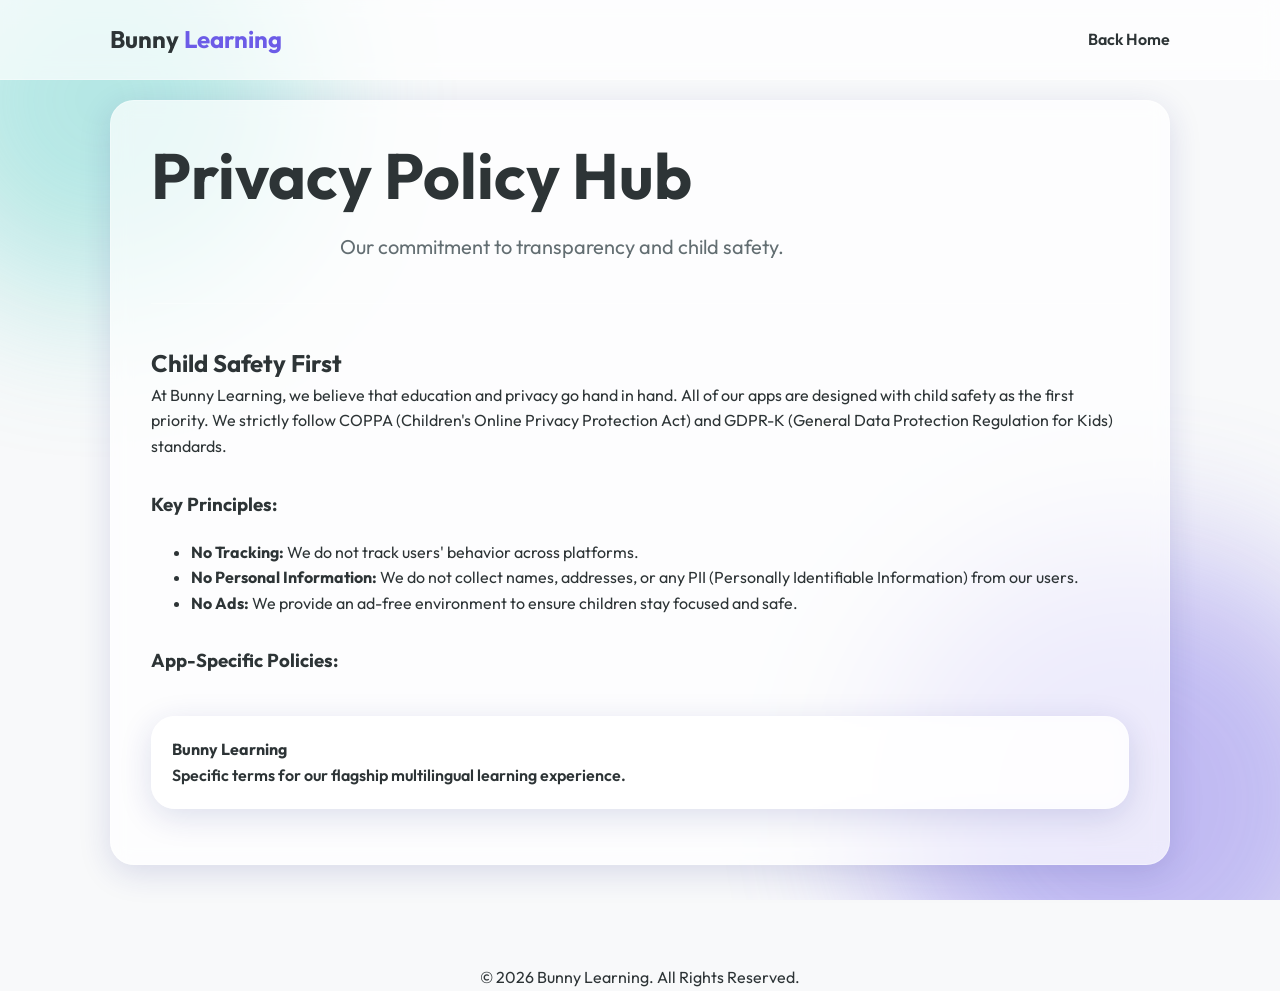
==== privacy/index.html @ 76fa27c9 "full website" ====
<!DOCTYPE html>
<html lang="en">
<head>
    <meta charset="UTF-8">
    <meta name="viewport" content="width=device-width, initial-scale=1.0">
    <title>Privacy Policy Hub | Bunny Learning</title>
    <link rel="preconnect" href="https://fonts.googleapis.com">
    <link rel="preconnect" href="https://fonts.gstatic.com" crossorigin>
    <link href="https://fonts.googleapis.com/css2?family=Outfit:wght@300;400;600;700&display=swap" rel="stylesheet">
    <link rel="stylesheet" href="../css/main.css">
</head>
<body>
    <div class="background-blobs">
        <div class="blob blob-1"></div>
        <div class="blob blob-2"></div>
    </div>

    <header class="glass-nav">
        <div class="container nav-content">
            <div class="logo">
                <a href="../" style="text-decoration:none; color:inherit;">
                    <span class="logo-text">Bunny <span class="accent">Learning</span></span>
                </a>
            </div>
            <nav id="privacy-nav">
                <ul>
                    <li><a href="../">Back Home</a></li>
                </ul>
            </nav>
        </div>
    </header>

    <main class="section">
        <div class="container">
            <div class="glass-card">
                <h1>Privacy Policy Hub</h1>
                <p class="subtitle">Our commitment to transparency and child safety.</p>
                <hr style="margin: 40px 0; border: 0; border-top: 1px solid var(--glass-border);">
                
                <div class="privacy-content">
                    <h2>Child Safety First</h2>
                    <p>At Bunny Learning, we believe that education and privacy go hand in hand. All of our apps are designed with child safety as the first priority. We strictly follow COPPA (Children's Online Privacy Protection Act) and GDPR-K (General Data Protection Regulation for Kids) standards.</p>
                    
                    <h3 style="margin-top:30px;">Key Principles:</h3>
                    <ul style="margin: 20px 0 20px 40px;">
                        <li><strong>No Tracking:</strong> We do not track users' behavior across platforms.</li>
                        <li><strong>No Personal Information:</strong> We do not collect names, addresses, or any PII (Personally Identifiable Information) from our users.</li>
                        <li><strong>No Ads:</strong> We provide an ad-free environment to ensure children stay focused and safe.</li>
                    </ul>

                    <h3 style="margin-top:30px;">App-Specific Policies:</h3>
                    <div class="privacy-list">
                        <a href="bunny-learning.html" class="privacy-item glass-card">
                            <h4>Bunny Learning</h4>
                            <p>Specific terms for our flagship multilingual learning experience.</p>
                        </a>
                    </div>
                </div>
            </div>
        </div>
    </main>

    <footer class="glass-footer">
        <div class="container" style="text-align:center;">
            <p>&copy; 2026 Bunny Learning. All Rights Reserved.</p>
        </div>
    </footer>
</body>
</html>
---- css/main.css ----
:root {
    --primary: #6C5CE7;
    --accent-pink: #FF85A1;
    --accent-teal: #4ECDC4;
    --accent-yellow: #FFE66D;
    --glass-bg: rgba(255, 255, 255, 0.7);
    --glass-border: rgba(255, 255, 255, 0.3);
    --text-dark: #2D3436;
    --text-light: #636E72;
    --white: #FFFFFF;
    --shadow: 0 8px 32px 0 rgba(31, 38, 135, 0.15);
}

* {
    margin: 0;
    padding: 0;
    box-sizing: border-box;
    font-family: 'Outfit', sans-serif;
    scroll-behavior: smooth;
}

body {
    background-color: #F8F9FA;
    color: var(--text-dark);
    line-height: 1.6;
    overflow-x: hidden;
}

.container {
    max-width: 1100px;
    margin: 0 auto;
    padding: 0 20px;
}

/* Background Blobs */
.background-blobs {
    position: fixed;
    top: 0;
    left: 0;
    width: 100%;
    height: 100%;
    z-index: -1;
    overflow: hidden;
}

.blob {
    position: absolute;
    border-radius: 50%;
    filter: blur(80px);
    opacity: 0.4;
    animation: move 20s infinite alternate;
}

.blob-1 {
    width: 400px;
    height: 400px;
    background: var(--accent-teal);
    top: -100px;
    left: -100px;
}

.blob-2 {
    width: 500px;
    height: 500px;
    background: var(--primary);
    bottom: -150px;
    right: -100px;
    animation-delay: -5s;
}

.blob-3 {
    width: 300px;
    height: 300px;
    background: var(--accent-pink);
    top: 40%;
    left: 60%;
    animation-delay: -10s;
}

@keyframes move {
    from { transform: translate(0, 0); }
    to { transform: translate(50px, 50px); }
}

/* Header & Nav */
.glass-nav {
    position: fixed;
    top: 0;
    width: 100%;
    height: 80px;
    background: var(--glass-bg);
    backdrop-filter: blur(10px);
    border-bottom: 1px solid var(--glass-border);
    z-index: 1000;
    display: flex;
    align-items: center;
}

.nav-content {
    display: flex;
    justify-content: space-between;
    align-items: center;
    width: 100%;
}

.logo-text {
    font-size: 1.5rem;
    font-weight: 700;
}

.accent {
    color: var(--primary);
}

nav ul {
    display: flex;
    list-style: none;
    gap: 30px;
}

nav a {
    text-decoration: none;
    color: var(--text-dark);
    font-weight: 600;
    transition: 0.3s;
}

nav a:hover {
    color: var(--primary);
}

/* Sections */
.section {
    padding: 100px 0;
}

.hero {
    min-height: 90vh;
    display: flex;
    align-items: center;
    text-align: center;
    padding-top: 150px;
}

h1 {
    font-size: 4rem;
    margin-bottom: 20px;
    line-height: 1.1;
}

.subtitle {
    font-size: 1.25rem;
    color: var(--text-light);
    max-width: 600px;
    margin: 0 auto 40px;
}

.btn {
    padding: 12px 30px;
    border-radius: 50px;
    text-decoration: none;
    font-weight: 600;
    transition: 0.3s;
    display: inline-block;
    cursor: pointer;
}

.btn-primary {
    background: var(--primary);
    color: var(--white);
    box-shadow: 0 4px 15px rgba(108, 92, 231, 0.3);
}

.btn-primary:hover {
    transform: translateY(-2px);
    box-shadow: 0 6px 20px rgba(108, 92, 231, 0.4);
}

.btn-outline {
    border: 2px solid var(--primary);
    color: var(--primary);
    margin-left: 15px;
}

/* Cards */
.glass-card {
    background: var(--glass-bg);
    backdrop-filter: blur(10px);
    border: 1px solid var(--glass-border);
    border-radius: 24px;
    padding: 40px;
    box-shadow: var(--shadow);
}

.app-card.featured {
    display: grid;
    grid-template-columns: 1fr 1fr;
    gap: 40px;
    align-items: center;
    margin-bottom: 40px;
}

.badge {
    background: var(--accent-pink);
    color: white;
    padding: 5px 15px;
    border-radius: 20px;
    font-size: 0.8rem;
    text-transform: uppercase;
    font-weight: 700;
    margin-bottom: 15px;
    display: inline-block;
}

.app-links {
    margin-top: 30px;
    display: flex;
    gap: 15px;
}

.store-btn img {
    height: 40px;
}

.bunny-placeholder {
    font-size: 150px;
    text-align: center;
}

.coming-soon-grid {
    display: grid;
    grid-template-columns: repeat(auto-fit, minmax(200px, 1fr));
    gap: 20px;
}

.app-card.mini {
    padding: 30px;
    text-align: center;
}

.status {
    font-size: 0.75rem;
    color: var(--text-light);
    display: block;
    margin-bottom: 10px;
}

/* FAQ */
details {
    margin-bottom: 15px;
    cursor: pointer;
}

summary {
    font-weight: 600;
    padding: 10px 0;
    list-style: none;
}

details p {
    padding: 10px 0;
    color: var(--text-light);
}

/* Contact */
.contact-content {
    text-align: center;
}

/* Modal */
.modal-overlay {
    position: fixed;
    top: 0;
    left: 0;
    width: 100%;
    height: 100%;
    background: rgba(0,0,0,0.5);
    z-index: 2000;
    display: flex;
    justify-content: center;
    align-items: center;
}

.hidden {
    display: none;
}

.modal {
    max-width: 400px;
    width: 90%;
    text-align: center;
}

.challenge {
    font-size: 2rem;
    margin: 20px 0;
}

input[type="number"] {
    width: 100%;
    padding: 10px;
    border-radius: 10px;
    border: 1px solid #ddd;
    margin-bottom: 20px;
    text-align: center;
}

/* Privacy Hub UI */
.privacy-list {
    margin-top: 40px;
}

.privacy-item {
    display: block;
    margin-bottom: 15px;
    padding: 20px;
    text-decoration: none;
    color: var(--text-dark);
    font-weight: 600;
    transition: 0.3s;
}

.privacy-item:hover {
    background: rgba(108, 92, 231, 0.1);
    transform: translateX(10px);
}

@media (max-width: 768px) {
    h1 { font-size: 2.5rem; }
    .app-card.featured { grid-template-columns: 1fr; }
    nav { display: none; }
}
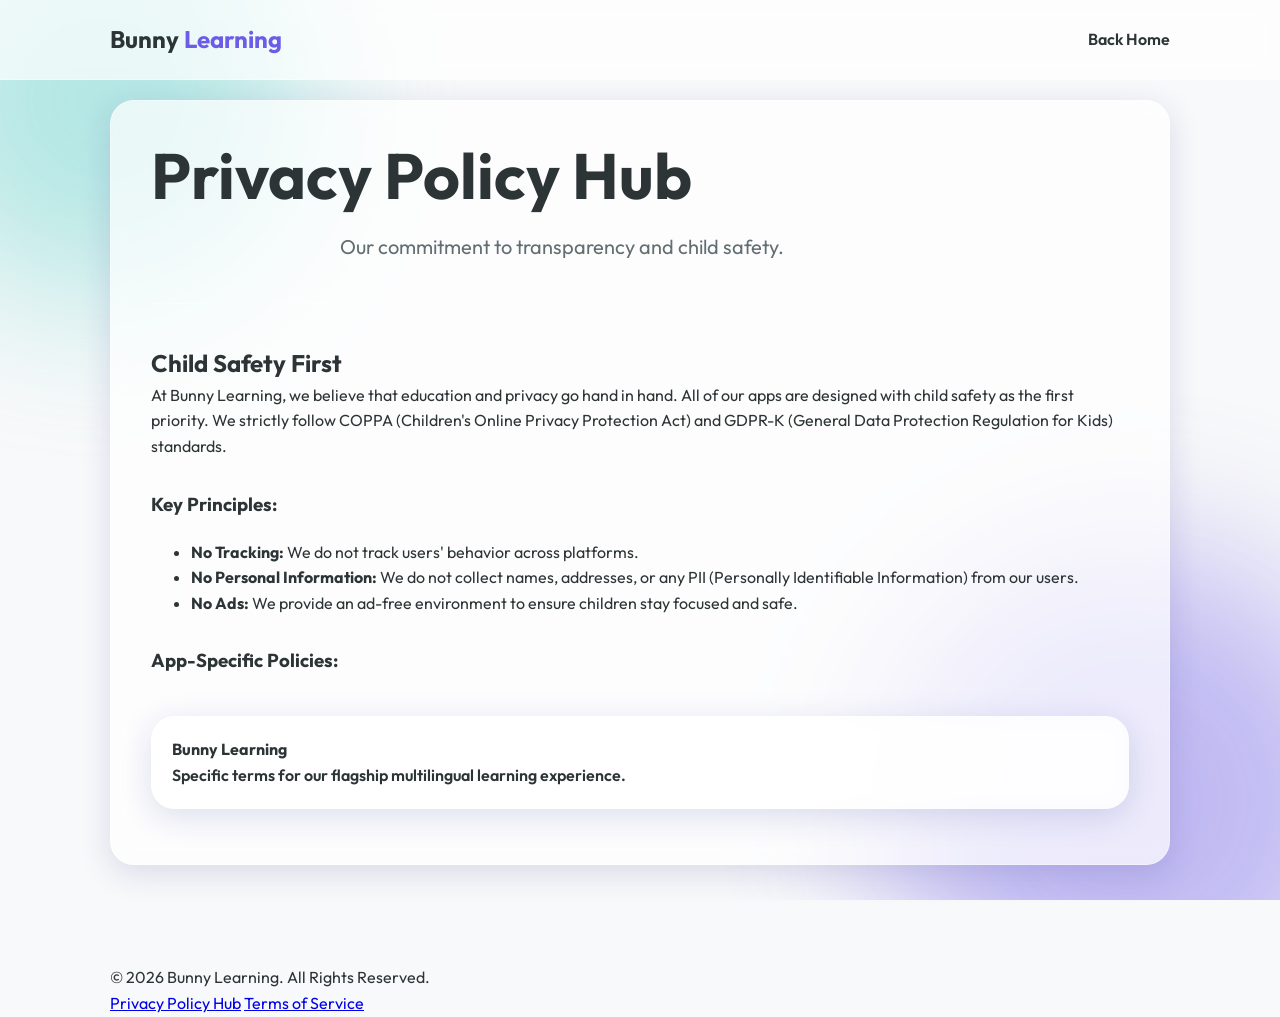
==== commit 4f5de471: "UI Polishing" ====
--- a/privacy/index.html
+++ b/privacy/index.html
@@ -61,8 +61,12 @@
     </main>
 
     <footer class="glass-footer">
-        <div class="container" style="text-align:center;">
+        <div class="container">
             <p>&copy; 2026 Bunny Learning. All Rights Reserved.</p>
+            <div class="footer-links" id="footer-nav">
+                <a href="index.html" id="footer-privacy">Privacy Policy Hub</a>
+                <a href="terms.html" id="footer-terms">Terms of Service</a>
+            </div>
         </div>
     </footer>
 </body>
--- a/css/main.css
+++ b/css/main.css
@@ -330,3 +330,20 @@
     .app-card.featured { grid-template-columns: 1fr; }
     nav { display: none; }
 }
+
+/* New Trust & Status Styles */
+.about-content p {
+    font-size: 1.1rem;
+    color: var(--text-light);
+    max-width: 800px;
+}
+
+.status-note {
+    font-size: 0.9rem;
+    color: var(--primary);
+    background: rgba(108, 92, 231, 0.1);
+    padding: 10px 20px;
+    border-radius: 12px;
+    border-left: 4px solid var(--primary);
+    width: 100%;
+}
